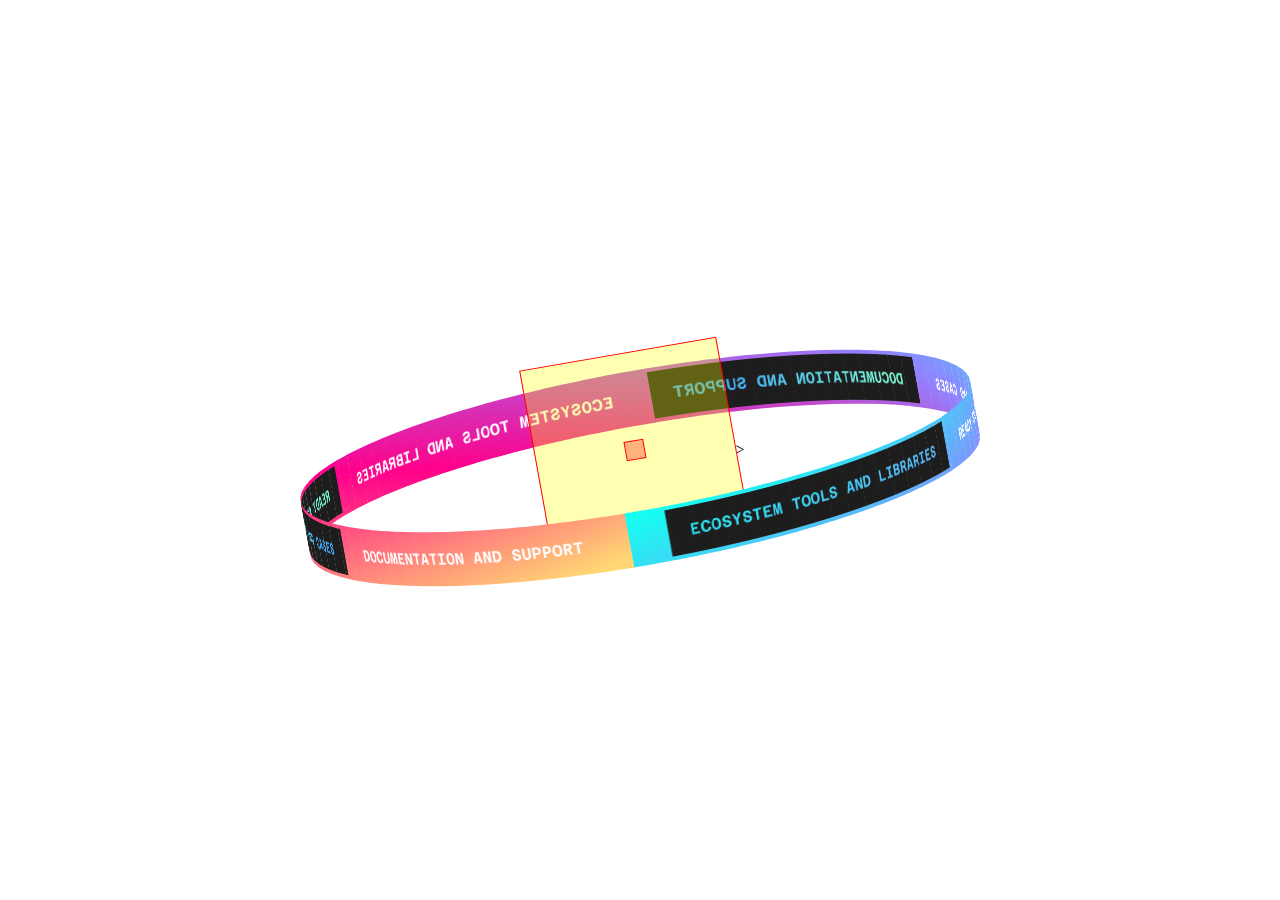
==== examples_css/ribbon/ribbon_image.html @ a3650490 "init" ====
<html>
<head>
	<title>CSS</title>
</head>
<style>
* {
	margin: 0;
	padding: 0;
	box-sizing: border-box;
}

body {
	background: white;
}

section {
	display: flex;
	align-items: center;
	justify-content: center;
	height: 100%;
	width: 100%;
}

/* */
.circle-wrap {
	--ribbon-length: 2180;
	--letter-count: 100;

	--letter-height: 56px;
	--letter-width: 21.8px;

	/* */
	--rotation-speed: 30000ms;
	--z-translate: 340px;

	/* position: absolute;
	top: 25%;
	left: 25%; */
	transform-style: preserve-3d;
	transform: rotateX(-12deg) rotateY(0deg) rotateZ(-10deg);

	background: rgba(255, 255, 0, .3);
	border: 1px solid red;
	width: 200px;
	height: 200px;
	padding: 5px;

	display: flex;
	align-items: center;
	justify-content: center;
}

.circle {
	transform-style: preserve-3d;
	animation: animatetext var(--rotation-speed) linear infinite;

	background: rgba(255, 0, 0, .3);
	border: 1px solid red;
	width: 20px;
	height: 20px;
}

.circle .letter {
	height: var(--letter-height);
	width: var(--letter-width);

	padding-top: 4px;
	padding-bottom: 4px;
	background: url('./text.svg');
	background-position: calc(var(--letter-width) * var(--i) * -1) 0;

	display: flex;
	align-items: center;
	justify-content: center;

	position: absolute;
	top: 0;
	left: 0; 

	transform-origin: center;
	transform-style: preserve-3d;
	transform: rotateY(calc(var(--i) * calc(360deg / var(--letter-count))))
		translateZ(var(--z-translate));
}


@keyframes animatetext {
	0% {
		transform: rotateY(360deg);
	}
	100% {
		transform: rotateY(0);
	}
}
</style>
<body>
<section>
	<div class="circle-wrap">
		<div class="circle"></div>
	</div>>
</section>
<script>

const texts = new Array(100).fill(' ');

const textsLetters = texts
	.map((str, blockIndex) => {
		return str.split('')
			.map((s) => ({ letter: s, blockIndex }));
	})
	.reduce((acc, cur) => acc.concat(cur), [])
	.map((ltr, index) => {
		ltr.index = index;
		return ltr;
	});

console.log(textsLetters, textsLetters.length);

const html = textsLetters.reduce((acc, item) => {
	const view = `
	<div class="letter"style="--i: ${item.index};">&nbsp;</div>
`;
	return acc + view;
}, '');

document.querySelector('.circle').innerHTML = html

</script>
</body>
</html>
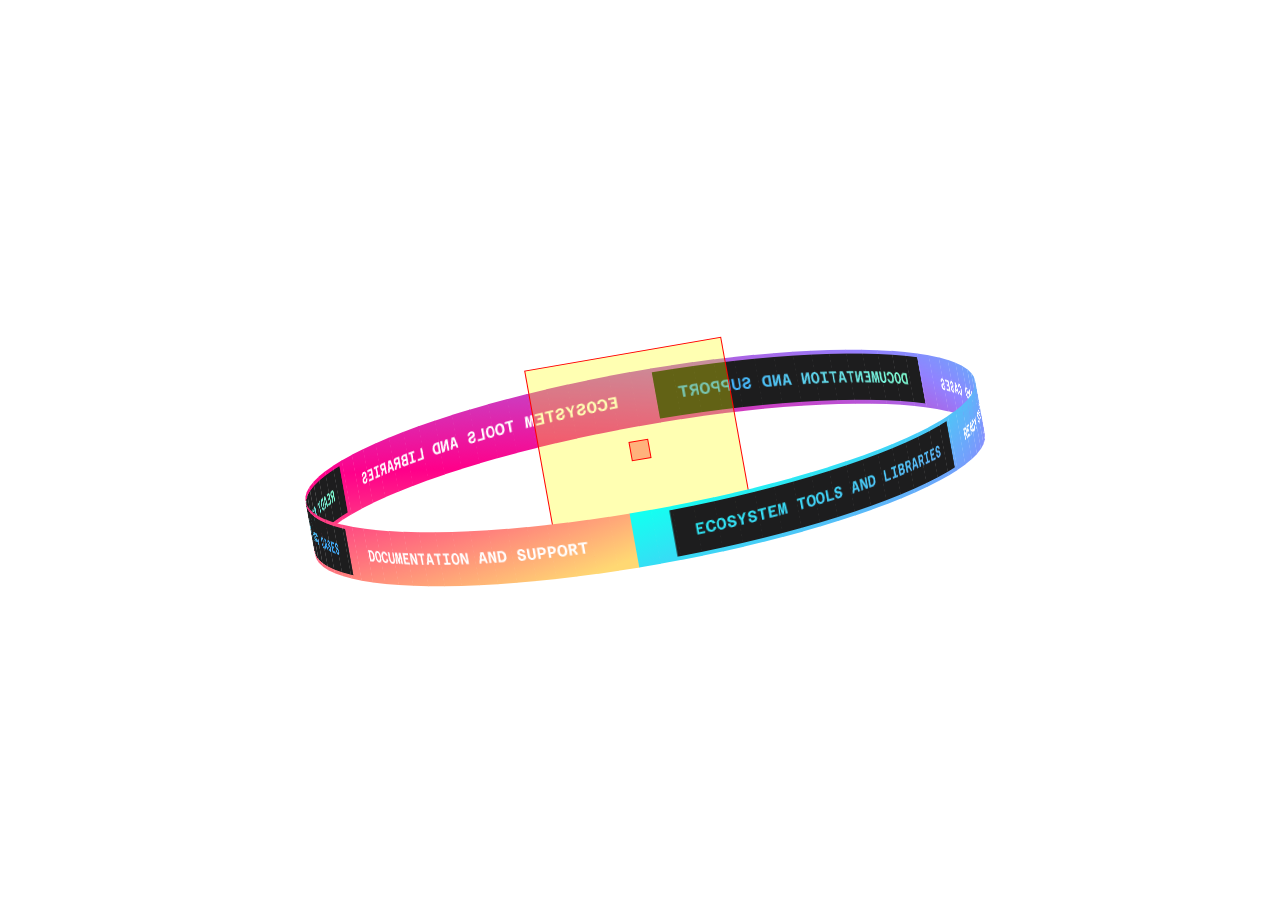
==== commit ce5c1211: "scroll animations" ====
--- a/examples_css/ribbon/ribbon_image.html
+++ b/examples_css/ribbon/ribbon_image.html
@@ -97,7 +97,7 @@
 <section>
 	<div class="circle-wrap">
 		<div class="circle"></div>
-	</div>>
+	</div>
 </section>
 <script>
 
